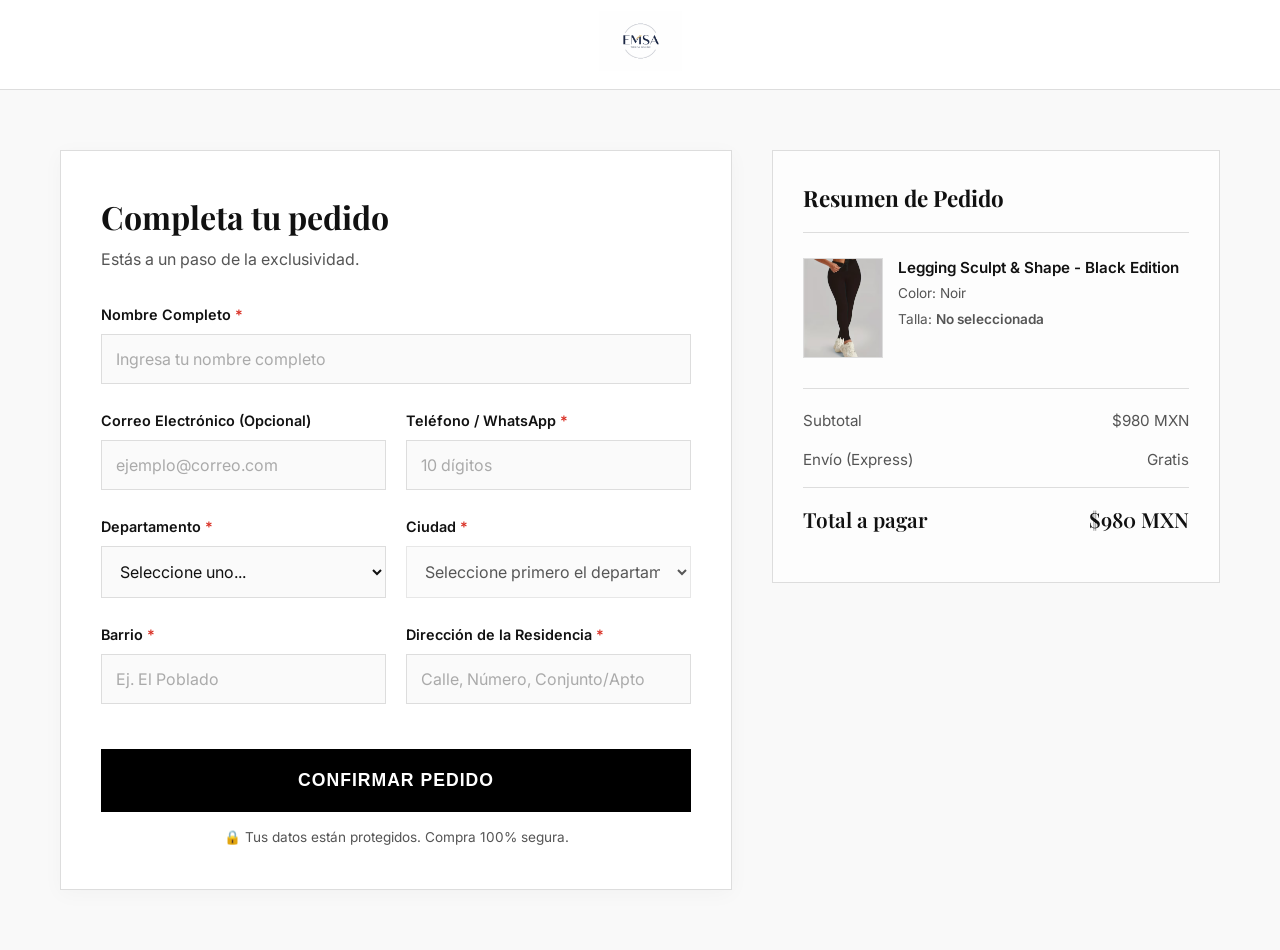
==== checkout.html @ 79b85049 "Carga inicial tienda EMSA" ====
<!DOCTYPE html>
<html lang="es">

<head>
    <meta charset="UTF-8">
    <meta name="viewport" content="width=device-width, initial-scale=1.0">
    <title>Checkout | EMSA Exclusividad en Negro</title>
    <link rel="stylesheet" href="style.css">
    <link rel="stylesheet" href="checkout.css">
    <link rel="preconnect" href="https://fonts.googleapis.com">
    <link rel="preconnect" href="https://fonts.gstatic.com" crossorigin>
    <link
        href="https://fonts.googleapis.com/css2?family=Inter:wght@300;400;600&family=Playfair+Display:ital,wght@0,400;0,600;1,400&display=swap"
        rel="stylesheet">
</head>

<body class="checkout-body">

    <!-- Navbar -->
    <nav class="navbar navbar-dark">
        <a href="index.html">
            <img src="multimedia/emsa/emsa.png" alt="EMSA Logo" class="logo checkout-logo">
        </a>
    </nav>

    <!-- Checkout Container -->
    <main class="checkout-container container">
        <div class="checkout-form-section">
            <div class="form-header">
                <h2>Completa tu pedido</h2>
                <p>Estás a un paso de la exclusividad.</p>
            </div>

            <form action="#" method="POST" id="checkout-form">

                <div class="form-group">
                    <label for="fullName">Nombre Completo <span class="required">*</span></label>
                    <input type="text" id="fullName" name="fullName" required placeholder="Ingresa tu nombre completo">
                </div>

                <div class="form-row">
                    <div class="form-group half-width">
                        <label for="email">Correo Electrónico <span>(Opcional)</span></label>
                        <input type="email" id="email" name="email" placeholder="ejemplo@correo.com">
                    </div>
                    <div class="form-group half-width">
                        <label for="phone">Teléfono / WhatsApp <span class="required">*</span></label>
                        <input type="tel" id="phone" name="phone" required placeholder="10 dígitos">
                    </div>
                </div>

                <div class="form-row">
                    <div class="form-group half-width">
                        <label for="department">Departamento <span class="required">*</span></label>
                        <select id="department" name="department" required onchange="updateCities()">
                            <option value="">Seleccione uno...</option>
                            <option value="Antioquia">Antioquia</option>
                            <option value="Valle del Cauca">Valle del Cauca</option>
                            <option value="Cundinamarca">Cundinamarca</option>
                            <option value="Atlántico">Atlántico</option>
                            <option value="Bolívar">Bolívar</option>
                            <option value="Santander">Santander</option>
                        </select>
                    </div>
                    <div class="form-group half-width">
                        <label for="city">Ciudad <span class="required">*</span></label>
                        <select id="city" name="city" required disabled>
                            <option value="">Seleccione primero el departamento</option>
                        </select>
                    </div>
                </div>

                <div class="form-row">
                    <div class="form-group half-width">
                        <label for="neighborhood">Barrio <span class="required">*</span></label>
                        <input type="text" id="neighborhood" name="neighborhood" required placeholder="Ej. El Poblado">
                    </div>
                    <div class="form-group half-width">
                        <label for="address">Dirección de la Residencia <span class="required">*</span></label>
                        <input type="text" id="address" name="address" required placeholder="Calle, Número, Conjunto/Apto">
                    </div>
                </div>

                <button type="submit" class="btn-primary buy-btn submit-btn">Confirmar Pedido</button>
                <p class="secure-text">🔒 Tus datos están protegidos. Compra 100% segura.</p>
            </form>
        </div>

        <div class="order-summary">
            <h3>Resumen de Pedido</h3>
            <div class="summary-item">
                <img src="multimedia/imagen/leggin1.png" alt="Legging" class="summary-img">
                <div class="summary-details">
                    <h4>Legging Sculpt & Shape - Black Edition</h4>
                    <p class="summary-color">Color: Noir</p>
                    <p class="summary-size">Talla: <span id="display-size" style="font-weight: 600;">Cargando...</span>
                    </p>
                </div>
            </div>

            <div class="summary-totals">
                <div class="total-row">
                    <span>Subtotal</span>
                    <span>$980 MXN</span>
                </div>
                <div class="total-row">
                    <span>Envío (Express)</span>
                    <span>Gratis</span>
                </div>
                <hr>
                <div class="total-row grand-total">
                    <span>Total a pagar</span>
                    <span>$980 MXN</span>
                </div>
            </div>
        </div>
    </main>

    <script>
        const citiesByDepartment = {
            "Antioquia": ["Medellín", "Bello", "Itagüí", "Envigado", "Apartadó", "Rionegro", "Turbo", "Caucasia"],
            "Valle del Cauca": ["Cali", "Buenaventura", "Palmira", "Tuluá", "Yumbo", "Cartago", "Jamundí", "Buga"],
            "Cundinamarca": ["Bogotá", "Soacha", "Fusagasugá", "Facatativá", "Chía", "Zipaquirá", "Girardot", "Mosquera"],
            "Atlántico": ["Barranquilla", "Soledad", "Malambo", "Sabanalarga", "Baranoa"],
            "Bolívar": ["Cartagena", "Magangué", "Turbaco", "El Carmen de Bolívar", "Arjona"],
            "Santander": ["Bucaramanga", "Floridablanca", "Barrancabermeja", "Girón", "Piedecuesta", "San Gil"]
        };

        function updateCities() {
            const departmentSelect = document.getElementById("department");
            const citySelect = document.getElementById("city");
            const selectedDepartment = departmentSelect.value;
            
            // Clear current options
            citySelect.innerHTML = '<option value="">Selecciona tu ciudad</option>';
            
            if (selectedDepartment && citiesByDepartment[selectedDepartment]) {
                const cities = citiesByDepartment[selectedDepartment];
                cities.forEach(city => {
                    const option = document.createElement("option");
                    option.value = city;
                    option.textContent = city;
                    citySelect.appendChild(option);
                });
                citySelect.disabled = false;
            } else {
                citySelect.disabled = true;
            }
        }

        document.addEventListener('DOMContentLoaded', () => {
            // Get size from URL parameters
            const urlParams = new URLSearchParams(window.location.search);
            const size = urlParams.get('size');

            if (size) {
                document.getElementById('display-size').textContent = size;
            } else {
                document.getElementById('display-size').textContent = 'No seleccionada';
            }

            // Simple form handling simulation
            document.getElementById('checkout-form').addEventListener('submit', (e) => {
                e.preventDefault();
                alert('¡Gracias por tu pedido! Nos pondremos en contacto contigo pronto.');
                window.location.href = 'index.html';
            });
        });
    </script>
</body>

</html>
---- style.css ----
:root {
    --bg-color: #fcfcfc;
    --text-main: #111111;
    --text-secondary: #555555;
    --accent: #000000;
    --border-color: #dddddd;
    --error: #d93025;
}

* {
    margin: 0;
    padding: 0;
    box-sizing: border-box;
}

body {
    font-family: 'Inter', sans-serif;
    background-color: var(--bg-color);
    color: var(--text-main);
    line-height: 1.6;
    overflow-x: hidden;
}

h1,
h2,
h3,
.brand-tag,
.product-price {
    font-family: 'Playfair Display', serif;
}

.container {
    max-width: 1200px;
    margin: 0 auto;
    padding: 0 20px;
}

/* Navbar */
.navbar {
    position: relative;
    width: 100%;
    padding: 20px 40px;
    display: flex;
    justify-content: center;
    align-items: center;
    height: 90px; /* Controlled thickness */
    z-index: 100;
    background-color: #ffffff;
    border-bottom: 1px solid var(--border-color);
}

.logo {
    height: 65px;
    transform: scale(1.5); /* Looks large but doesn't push the bar height */
    transition: transform 0.3s ease;
}

.logo:hover {
    transform: scale(1.6);
}

/* Hero Section */
.hero {
    position: relative;
    height: calc(100vh - 89px);
    display: flex;
    align-items: center;
    justify-content: center;
    text-align: center;
    color: #ffffff;
    overflow: hidden;
}

.hero-video {
    position: absolute;
    top: 50%;
    left: 50%;
    transform: translate(-50%, -50%);
    min-width: 100%;
    min-height: 100%;
    object-fit: cover;
    z-index: -2;
}

.hero-overlay {
    position: absolute;
    top: 0;
    left: 0;
    width: 100%;
    height: 100%;
    background: rgba(0, 0, 0, 0.4);
    z-index: -1;
}

.hero-content {
    max-width: 800px;
    padding: 20px;
    z-index: 10;
    animation: fadeIn 2s ease-out;
}

@keyframes fadeIn {
    from {
        opacity: 0;
        transform: translateY(20px);
    }

    to {
        opacity: 1;
        transform: translateY(0);
    }
}

.hero-title {
    font-size: 4rem;
    font-weight: 600;
    letter-spacing: 2px;
    margin-bottom: 20px;
}

.hero-subtitle {
    font-size: 1.2rem;
    font-weight: 300;
    margin-bottom: 40px;
    letter-spacing: 1px;
}

/* Buttons */
.btn-primary {
    display: inline-block;
    background-color: #ffffff;
    color: #000000;
    padding: 16px 40px;
    text-decoration: none;
    font-size: 1rem;
    font-weight: 600;
    letter-spacing: 1px;
    text-transform: uppercase;
    transition: all 0.3s ease;
    border: 1px solid #ffffff;
    cursor: pointer;
}

.btn-primary:hover {
    background-color: transparent;
    color: #ffffff;
}

.buy-btn {
    width: 100%;
    background-color: var(--accent);
    color: #ffffff;
    border-color: var(--accent);
    padding: 20px;
    font-size: 1.1rem;
    margin-top: 20px;
}

.buy-btn:hover {
    background-color: #ffffff;
    color: var(--accent);
    border-color: var(--accent);
}

/* Product Section */
.product-section {
    padding: 100px 0;
}

.product-grid {
    display: grid;
    grid-template-columns: 1fr 1fr;
    gap: 60px;
    align-items: start;
}

/* Gallery */
.product-gallery {
    display: flex;
    flex-direction: column;
    gap: 20px;
}

.main-image-container {
    width: 100%;
    aspect-ratio: 4/5;
    overflow: hidden;
    background-color: #f5f5f5;
    position: relative;
}

.full-width-marquee {
    width: 100%;
    background-color: #000000;
    color: #ffffff;
    padding: 15px 0;
    overflow: hidden;
    white-space: nowrap;
    z-index: 10;
    font-size: 1.05rem;
    font-weight: 600;
    letter-spacing: 2px;
}

.marquee-text {
    display: inline-block;
    padding-left: 100%;
    animation: marquee 12s linear infinite;
}

@keyframes marquee {
    0% {
        transform: translate(0, 0);
    }

    100% {
        transform: translate(-100%, 0);
    }
}

.main-image {
    width: 100%;
    height: 100%;
    object-fit: cover;
    transition: opacity 0.3s ease;
}

.thumbnail-gallery {
    display: flex;
    gap: 15px;
}

.thumbnail {
    width: 80px;
    height: 100px;
    object-fit: cover;
    cursor: pointer;
    opacity: 0.6;
    transition: all 0.3s ease;
    border: 1px solid transparent;
}

.thumbnail:hover,
.thumbnail.active {
    opacity: 1;
    border-color: var(--accent);
}

/* Product Details */
.product-details {
    padding-top: 20px;
}

.brand-tag {
    font-size: 0.9rem;
    color: var(--text-secondary);
    letter-spacing: 2px;
    text-transform: uppercase;
    margin-bottom: 10px;
}

.product-title {
    font-size: 2.5rem;
    font-weight: 400;
    margin-bottom: 20px;
    line-height: 1.2;
}

.product-price {
    font-size: 1.5rem;
    font-weight: 600;
    margin-bottom: 30px;
}

.product-description {
    color: var(--text-secondary);
    margin-bottom: 30px;
    font-size: 1.05rem;
}

.product-specs {
    margin-bottom: 30px;
    padding: 15px 0;
    border-top: 1px solid var(--border-color);
    border-bottom: 1px solid var(--border-color);
}

/* Size Selector */
.size-selector {
    margin-bottom: 30px;
}

.size-selector h3 {
    font-family: 'Inter', sans-serif;
    font-size: 1rem;
    font-weight: 600;
    margin-bottom: 15px;
    text-transform: uppercase;
    letter-spacing: 1px;
}

.required {
    color: var(--error);
}

.sizes {
    display: flex;
    gap: 15px;
    flex-wrap: wrap;
}

.sizes input[type="radio"] {
    display: none;
}

.size-btn {
    display: flex;
    align-items: center;
    justify-content: center;
    width: 50px;
    height: 50px;
    border: 1px solid var(--border-color);
    cursor: pointer;
    transition: all 0.2s ease;
    font-weight: 400;
    background: #fff;
}

.sizes input[type="radio"]:checked+.size-btn {
    border-color: var(--accent);
    background-color: var(--accent);
    color: #ffffff;
}

.sizes input[type="radio"]:hover+.size-btn {
    border-color: var(--accent);
}

.error-message {
    color: var(--error);
    font-size: 0.85rem;
    margin-top: 10px;
    display: none;
}

.benefits {
    margin-top: 30px;
    font-size: 0.9rem;
    color: var(--text-secondary);
    line-height: 2;
}

/* Video Showcase Section */
.video-showcase {
    background-color: var(--accent);
    color: #ffffff;
    padding: 100px 0;
}

.showcase-content {
    display: grid;
    grid-template-columns: 1fr 1fr;
    gap: 50px;
    align-items: center;
}

.showcase-text h2 {
    font-size: 3rem;
    margin-bottom: 30px;
    line-height: 1.1;
}

.showcase-text p {
    font-size: 1.1rem;
    color: #cccccc;
}

.showcase-video-container {
    width: 100%;
    aspect-ratio: 9/16;
    max-width: 450px;
    margin: 0 auto;
    overflow: hidden;
}

.showcase-video {
    width: 100%;
    height: 100%;
    object-fit: cover;
}

/* Footer */
.footer {
    padding: 60px 0 40px;
    text-align: center;
    background-color: #ffffff;
    border-top: 1px solid var(--border-color);
}

.footer-logo {
    height: 90px;
    margin-bottom: 30px;
    /* Resetting inversion since background is light */
    filter: none;
}

.footer p {
    font-size: 0.9rem;
    color: var(--text-secondary);
}

/* Responsive constraints */
@media (max-width: 900px) {
    .product-grid {
        grid-template-columns: 1fr;
    }

    .hero-title {
        font-size: 2.8rem;
    }

    .showcase-content {
        grid-template-columns: 1fr;
        text-align: center;
    }

    .showcase-text {
        margin-bottom: 40px;
    }
}
---- checkout.css ----
/* Checkout Specific Styles */
.checkout-body {
    background-color: #f9f9f9;
}

.navbar-dark {
    position: relative;
    background-color: #ffffff;
    border-bottom: 1px solid var(--border-color);
    padding: 15px 40px;
}

.checkout-logo {
    height: 40px;
    filter: none; /* Dark logo for white bg */
}

.checkout-container {
    display: grid;
    grid-template-columns: 3fr 2fr;
    gap: 40px;
    padding: 60px 20px;
    align-items: start;
}

/* Form Section */
.checkout-form-section {
    background: #ffffff;
    padding: 40px;
    border: 1px solid var(--border-color);
    box-shadow: 0 4px 20px rgba(0,0,0,0.03);
}

.form-header h2 {
    font-size: 2rem;
    margin-bottom: 5px;
}

.form-header p {
    color: var(--text-secondary);
    margin-bottom: 30px;
}

.form-group {
    margin-bottom: 25px;
}

.form-row {
    display: flex;
    gap: 20px;
}

.half-width {
    flex: 1;
}

label {
    display: block;
    margin-bottom: 8px;
    font-size: 0.9rem;
    font-weight: 600;
    color: var(--text-main);
}

input, select {
    width: 100%;
    padding: 14px;
    border: 1px solid var(--border-color);
    font-family: inherit;
    font-size: 1rem;
    color: var(--text-main);
    transition: all 0.3s ease;
    background-color: #fafafa;
}

input:focus, select:focus {
    outline: none;
    border-color: var(--accent);
    background-color: #ffffff;
    box-shadow: 0 0 0 1px var(--accent);
}

input::placeholder {
    color: #aaaaaa;
}

.submit-btn {
    margin-top: 20px;
    margin-bottom: 15px;
}

.secure-text {
    text-align: center;
    font-size: 0.85rem;
    color: var(--text-secondary);
}

/* Order Summary */
.order-summary {
    background: #fdfdfd;
    padding: 30px;
    border: 1px solid var(--border-color);
    position: sticky;
    top: 20px;
}

.order-summary h3 {
    font-size: 1.4rem;
    margin-bottom: 25px;
    border-bottom: 1px solid var(--border-color);
    padding-bottom: 15px;
}

.summary-item {
    display: flex;
    gap: 15px;
    margin-bottom: 30px;
}

.summary-img {
    width: 80px;
    height: 100px;
    object-fit: cover;
    border: 1px solid var(--border-color);
}

.summary-details h4 {
    font-family: 'Inter', sans-serif;
    font-size: 0.95rem;
    font-weight: 600;
    margin-bottom: 5px;
    line-height: 1.3;
}

.summary-color, .summary-size {
    font-size: 0.85rem;
    color: var(--text-secondary);
    margin-bottom: 5px;
}

.summary-totals {
    border-top: 1px solid var(--border-color);
    padding-top: 20px;
}

.total-row {
    display: flex;
    justify-content: space-between;
    margin-bottom: 15px;
    font-size: 0.95rem;
    color: var(--text-secondary);
}

.grand-total {
    font-size: 1.3rem;
    font-weight: 600;
    color: var(--text-main);
    margin-top: 15px;
    font-family: 'Playfair Display', serif;
}

hr {
    border: none;
    border-top: 1px solid var(--border-color);
    margin: 15px 0;
}

@media (max-width: 900px) {
    .checkout-container {
        grid-template-columns: 1fr;
        padding: 30px 20px;
    }
    
    .form-row {
        flex-direction: column;
        gap: 0;
    }
    
    .half-width {
        width: 100%;
    }
    
    .order-summary {
        order: -1; /* Show summary on top for mobile */
    }
}
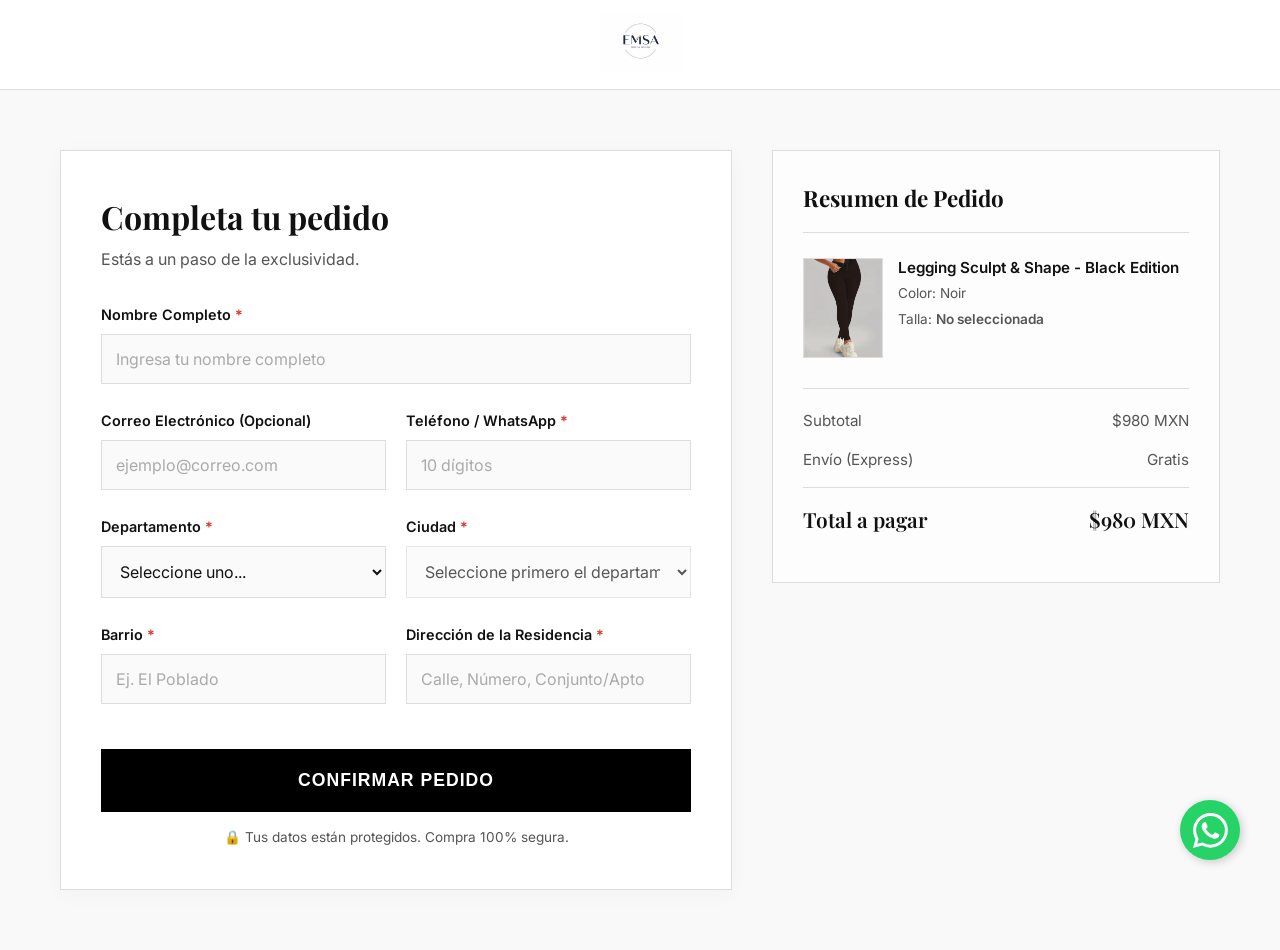
==== commit 7f98e042: "Carga inicial tienda EMSA 2" ====
--- a/checkout.html
+++ b/checkout.html
@@ -167,6 +167,11 @@
             });
         });
     </script>
+    <a href="https://wa.me/573059246318?text=Hola%20EMSA,%20tengo%20una%20duda%20con%20mi%20pedido%20de%20los%20leggings!" class="whatsapp-float" target="_blank">
+        <svg xmlns="http://www.w3.org/2000/svg" width="35" height="35" fill="white" class="bi bi-whatsapp" viewBox="0 0 16 16">
+            <path d="M13.601 2.326A7.854 7.854 0 0 0 7.994 0C3.627 0 .068 3.558.064 7.926c0 1.399.366 2.76 1.057 3.965L0 16l4.204-1.102a7.933 7.933 0 0 0 3.79.965h.004c4.368 0 7.926-3.558 7.93-7.93A7.898 7.898 0 0 0 13.6 2.326zM7.994 14.521a6.573 6.573 0 0 1-3.356-.92l-.24-.144-2.494.654.666-2.433-.156-.251a6.56 6.56 0 0 1-1.007-3.505c0-3.626 2.957-6.584 6.591-6.584a6.56 6.56 0 0 1 4.66 1.931 6.557 6.557 0 0 1 1.928 4.66c-.004 3.639-2.961 6.592-6.592 6.592zm3.615-4.934c-.197-.099-1.17-.578-1.353-.646-.182-.065-.315-.099-.445.099-.133.197-.513.646-.627.775-.114.133-.232.148-.43.05-.197-.1-.836-.308-1.592-.985-.59-.525-.985-1.175-1.103-1.372-.114-.198-.011-.304.088-.403.087-.088.197-.232.296-.346.1-.114.133-.198.198-.33.065-.134.034-.248-.015-.347-.05-.099-.445-1.076-.612-1.47-.16-.389-.323-.335-.445-.34-.114-.007-.247-.007-.38-.007a.729.729 0 0 0-.529.247c-.182.198-.691.677-.691 1.654 0 .977.71 1.916.81 2.049.098.133 1.394 2.132 3.383 2.992.47.205.84.326 1.129.418.475.152.904.129 1.246.08.38-.058 1.171-.48 1.338-.943.164-.464.164-.86.114-.943-.049-.084-.182-.133-.38-.232z"/>
+        </svg>
+    </a>
 </body>
 
 </html>
--- a/style.css
+++ b/style.css
@@ -409,6 +409,51 @@
     color: var(--text-secondary);
 }
 
+/* Product Reviews */
+.product-reviews {
+    display: flex;
+    align-items: center;
+    gap: 8px;
+    margin-bottom: 25px;
+    font-size: 0.95rem;
+}
+
+.stars {
+    color: #FFD700;
+    font-size: 1.1rem;
+}
+
+.review-score {
+    font-weight: 600;
+}
+
+.review-count {
+    color: var(--text-secondary);
+    font-size: 0.85rem;
+}
+
+/* WhatsApp Floating Button */
+.whatsapp-float {
+    position: fixed;
+    width: 60px;
+    height: 60px;
+    bottom: 40px;
+    right: 40px;
+    background-color: #25d366;
+    color: #FFF;
+    border-radius: 50px;
+    box-shadow: 2px 2px 10px rgba(0,0,0,0.2);
+    z-index: 1000;
+    display: flex;
+    align-items: center;
+    justify-content: center;
+    transition: transform 0.3s ease;
+}
+
+.whatsapp-float:hover {
+    transform: scale(1.1);
+}
+
 /* Responsive constraints */
 @media (max-width: 900px) {
     .product-grid {
@@ -427,4 +472,15 @@
     .showcase-text {
         margin-bottom: 40px;
     }
+    
+    .whatsapp-float {
+        width: 50px;
+        height: 50px;
+        bottom: 20px;
+        right: 20px;
+    }
+    .whatsapp-float svg {
+        width: 25px;
+        height: 25px;
+    }
 }
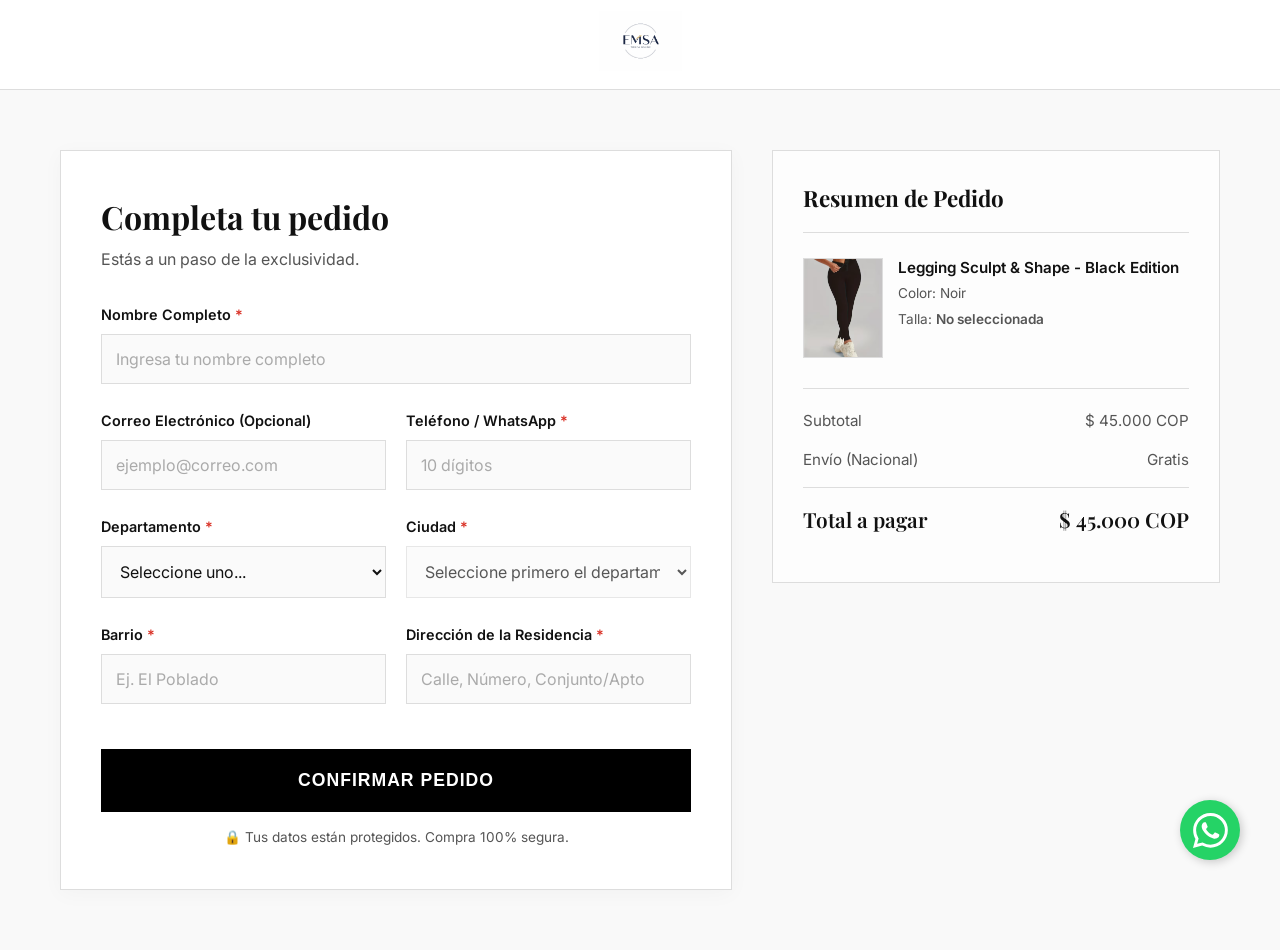
==== commit 4a124ed8: "Carga inicial tienda EMSA 3" ====
--- a/checkout.html
+++ b/checkout.html
@@ -101,16 +101,16 @@
             <div class="summary-totals">
                 <div class="total-row">
                     <span>Subtotal</span>
-                    <span>$980 MXN</span>
+                    <span>$ 45.000 COP</span>
                 </div>
                 <div class="total-row">
-                    <span>Envío (Express)</span>
+                    <span>Envío (Nacional)</span>
                     <span>Gratis</span>
                 </div>
                 <hr>
                 <div class="total-row grand-total">
                     <span>Total a pagar</span>
-                    <span>$980 MXN</span>
+                    <span>$ 45.000 COP</span>
                 </div>
             </div>
         </div>
--- a/style.css
+++ b/style.css
@@ -266,10 +266,35 @@
     line-height: 1.2;
 }
 
+.price-container {
+    display: flex;
+    align-items: center;
+    gap: 15px;
+    margin-bottom: 30px;
+    flex-wrap: wrap;
+}
+
 .product-price {
-    font-size: 1.5rem;
-    font-weight: 600;
-    margin-bottom: 30px;
+    font-size: 1.6rem;
+    font-weight: 600;
+    color: var(--text-main);
+}
+
+.old-price {
+    text-decoration: line-through;
+    color: var(--text-secondary);
+    font-size: 1.15rem;
+}
+
+.discount-tag {
+    background-color: var(--error);
+    color: #ffffff;
+    padding: 5px 10px;
+    border-radius: 4px;
+    font-size: 0.85rem;
+    font-weight: 600;
+    text-transform: uppercase;
+    letter-spacing: 0.5px;
 }
 
 .product-description {
--- a/checkout.css
+++ b/checkout.css
@@ -179,8 +179,4 @@
     .half-width {
         width: 100%;
     }
-    
-    .order-summary {
-        order: -1; /* Show summary on top for mobile */
-    }
 }
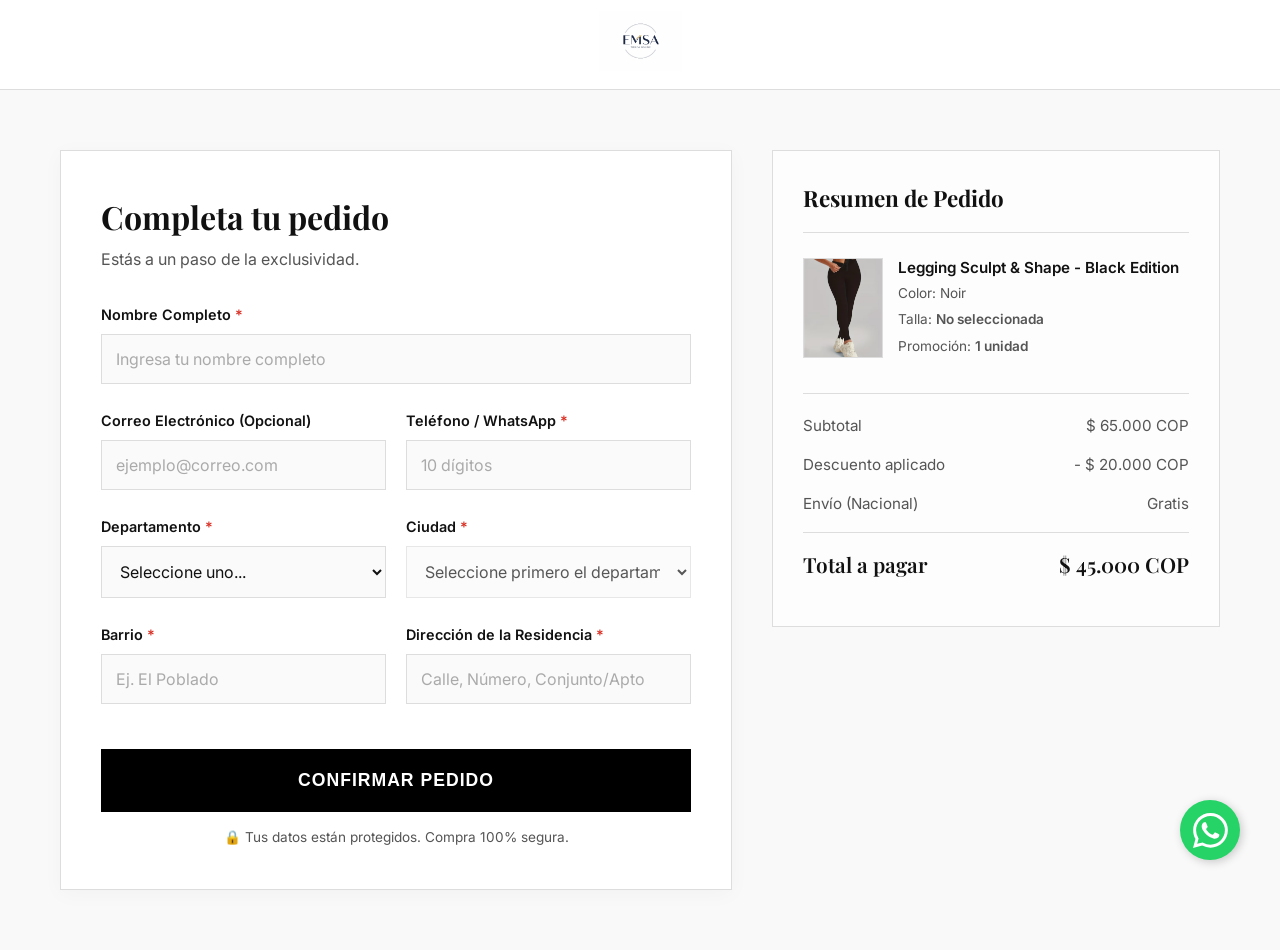
==== commit cf6fc670: "Agregar promociones por cantidad en la landing y checkout" ====
--- a/checkout.html
+++ b/checkout.html
@@ -95,13 +95,18 @@
                     <p class="summary-color">Color: Noir</p>
                     <p class="summary-size">Talla: <span id="display-size" style="font-weight: 600;">Cargando...</span>
                     </p>
+                    <p class="summary-size">Promoción: <span id="display-bundle" style="font-weight: 600;">1 unidad</span></p>
                 </div>
             </div>
 
             <div class="summary-totals">
                 <div class="total-row">
                     <span>Subtotal</span>
-                    <span>$ 45.000 COP</span>
+                    <span id="subtotal-price">$ 45.000 COP</span>
+                </div>
+                <div class="total-row">
+                    <span>Descuento aplicado</span>
+                    <span id="discount-amount">- $ 20.000 COP</span>
                 </div>
                 <div class="total-row">
                     <span>Envío (Nacional)</span>
@@ -110,7 +115,7 @@
                 <hr>
                 <div class="total-row grand-total">
                     <span>Total a pagar</span>
-                    <span>$ 45.000 COP</span>
+                    <span id="grand-total-price">$ 45.000 COP</span>
                 </div>
             </div>
         </div>
@@ -152,12 +157,27 @@
             // Get size from URL parameters
             const urlParams = new URLSearchParams(window.location.search);
             const size = urlParams.get('size');
+            const bundle = Number(urlParams.get('bundle') || '1');
+
+            const pricingByBundle = {
+                1: { units: 1, price: 45000, oldPrice: 65000, savings: 20000 },
+                2: { units: 2, price: 80000, oldPrice: 130000, savings: 50000 },
+                3: { units: 3, price: 105000, oldPrice: 195000, savings: 90000 }
+            };
+
+            const selectedBundle = pricingByBundle[bundle] || pricingByBundle[1];
+            const formatCOP = (value) => `$ ${value.toLocaleString('es-CO')} COP`;
 
             if (size) {
                 document.getElementById('display-size').textContent = size;
             } else {
                 document.getElementById('display-size').textContent = 'No seleccionada';
             }
+
+            document.getElementById('display-bundle').textContent = `${selectedBundle.units} ${selectedBundle.units > 1 ? 'unidades' : 'unidad'}`;
+            document.getElementById('subtotal-price').textContent = formatCOP(selectedBundle.oldPrice);
+            document.getElementById('discount-amount').textContent = `- $ ${selectedBundle.savings.toLocaleString('es-CO')} COP`;
+            document.getElementById('grand-total-price').textContent = formatCOP(selectedBundle.price);
 
             // Simple form handling simulation
             document.getElementById('checkout-form').addEventListener('submit', (e) => {
@@ -174,4 +194,4 @@
     </a>
 </body>
 
-</html>+</html>
--- a/style.css
+++ b/style.css
@@ -308,6 +308,82 @@
     padding: 15px 0;
     border-top: 1px solid var(--border-color);
     border-bottom: 1px solid var(--border-color);
+}
+
+.bundle-selector {
+    margin-bottom: 30px;
+}
+
+.bundle-selector h3 {
+    font-family: 'Inter', sans-serif;
+    font-size: 1rem;
+    font-weight: 600;
+    margin-bottom: 15px;
+    text-transform: uppercase;
+    letter-spacing: 1px;
+}
+
+.bundle-options {
+    display: grid;
+    grid-template-columns: 1fr;
+    gap: 12px;
+}
+
+.bundle-option {
+    border: 1px solid var(--border-color);
+    border-radius: 8px;
+    padding: 14px;
+    display: grid;
+    gap: 4px;
+    cursor: pointer;
+    position: relative;
+    transition: all 0.2s ease;
+    background-color: #fff;
+}
+
+.bundle-option input {
+    position: absolute;
+    opacity: 0;
+    pointer-events: none;
+}
+
+.bundle-option.active {
+    border-color: var(--accent);
+    box-shadow: 0 0 0 1px var(--accent);
+}
+
+.bundle-option.recommended {
+    border-color: #008a44;
+    background: #f4fbf7;
+}
+
+.recommended-badge {
+    position: absolute;
+    top: -10px;
+    right: 10px;
+    background: #008a44;
+    color: #fff;
+    font-size: 0.7rem;
+    font-weight: 700;
+    letter-spacing: 0.5px;
+    padding: 4px 8px;
+    border-radius: 4px;
+}
+
+.bundle-header {
+    font-weight: 700;
+    font-size: 0.95rem;
+}
+
+.bundle-price {
+    font-size: 1.15rem;
+    font-weight: 700;
+    color: var(--text-main);
+}
+
+.bundle-meta {
+    color: var(--text-secondary);
+    font-size: 0.85rem;
 }
 
 /* Size Selector */
@@ -508,4 +584,4 @@
         width: 25px;
         height: 25px;
     }
-}+}
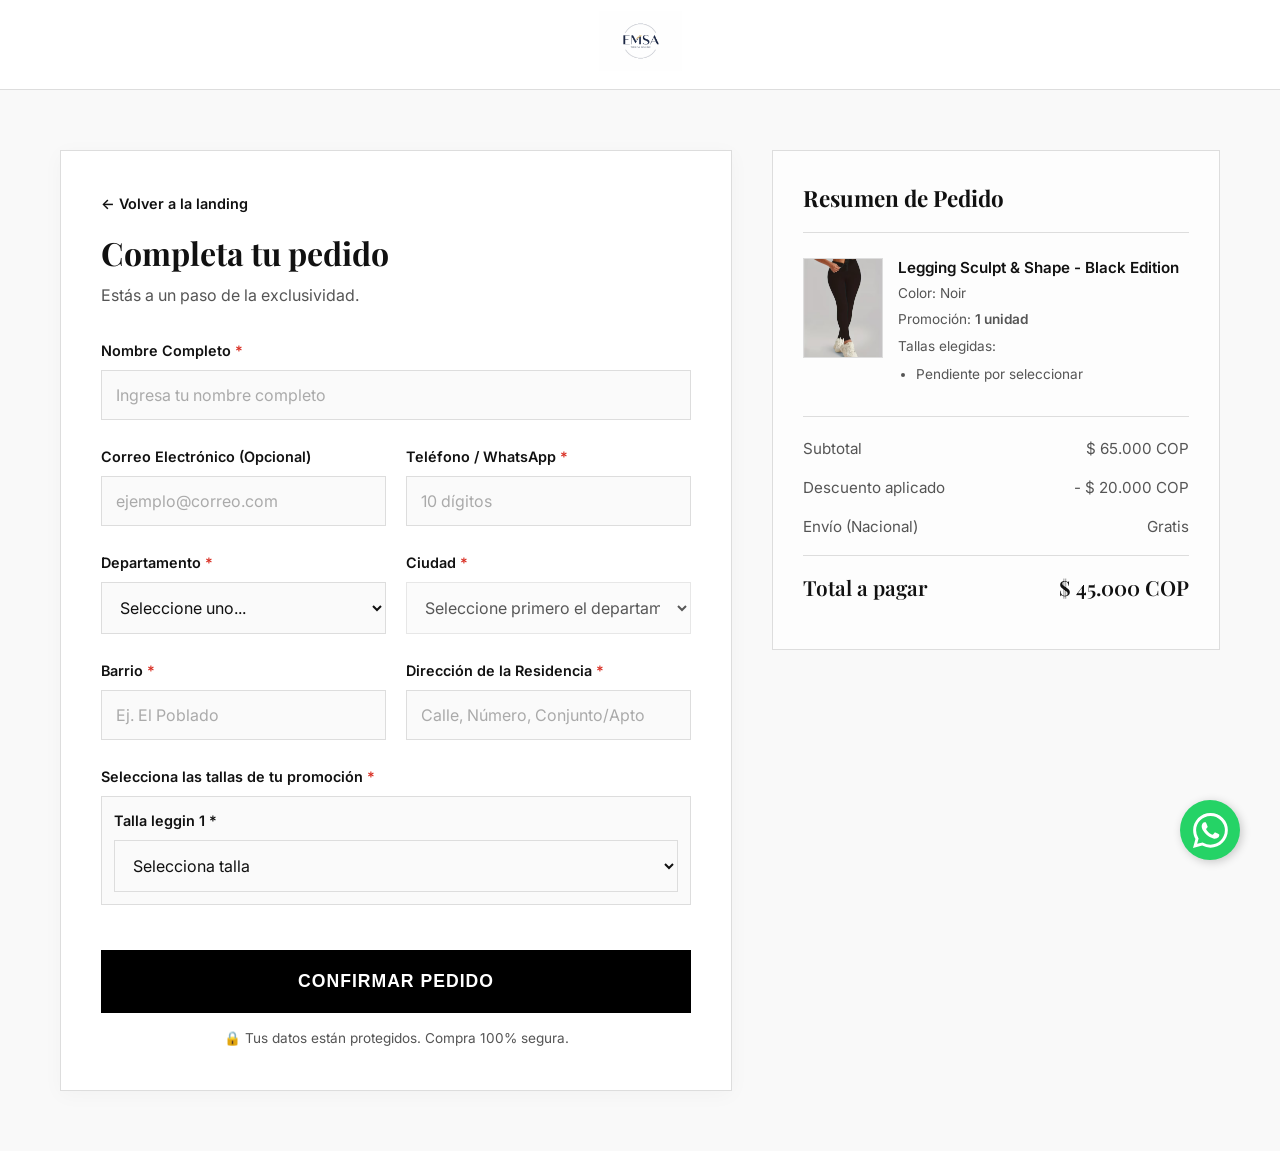
==== commit 82d22654: "Mover selección de tallas al checkout y agregar botón de regreso" ====
--- a/checkout.html
+++ b/checkout.html
@@ -27,6 +27,7 @@
     <main class="checkout-container container">
         <div class="checkout-form-section">
             <div class="form-header">
+                <a href="index.html" class="back-to-landing" aria-label="Volver a la landing principal">← Volver a la landing</a>
                 <h2>Completa tu pedido</h2>
                 <p>Estás a un paso de la exclusividad.</p>
             </div>
@@ -81,6 +82,11 @@
                     </div>
                 </div>
 
+                <div class="form-group" id="sizes-group">
+                    <label>Selecciona las tallas de tu promoción <span class="required">*</span></label>
+                    <div id="sizes-container"></div>
+                </div>
+
                 <button type="submit" class="btn-primary buy-btn submit-btn">Confirmar Pedido</button>
                 <p class="secure-text">🔒 Tus datos están protegidos. Compra 100% segura.</p>
             </form>
@@ -93,9 +99,11 @@
                 <div class="summary-details">
                     <h4>Legging Sculpt & Shape - Black Edition</h4>
                     <p class="summary-color">Color: Noir</p>
-                    <p class="summary-size">Talla: <span id="display-size" style="font-weight: 600;">Cargando...</span>
-                    </p>
                     <p class="summary-size">Promoción: <span id="display-bundle" style="font-weight: 600;">1 unidad</span></p>
+                    <p class="summary-size">Tallas elegidas:</p>
+                    <ul class="summary-sizes" id="display-sizes-list">
+                        <li>Pendiente por seleccionar</li>
+                    </ul>
                 </div>
             </div>
 
@@ -154,9 +162,7 @@
         }
 
         document.addEventListener('DOMContentLoaded', () => {
-            // Get size from URL parameters
             const urlParams = new URLSearchParams(window.location.search);
-            const size = urlParams.get('size');
             const bundle = Number(urlParams.get('bundle') || '1');
 
             const pricingByBundle = {
@@ -168,16 +174,63 @@
             const selectedBundle = pricingByBundle[bundle] || pricingByBundle[1];
             const formatCOP = (value) => `$ ${value.toLocaleString('es-CO')} COP`;
 
-            if (size) {
-                document.getElementById('display-size').textContent = size;
-            } else {
-                document.getElementById('display-size').textContent = 'No seleccionada';
+            const sizesContainer = document.getElementById('sizes-container');
+            const sizesList = document.getElementById('display-sizes-list');
+            const availableSizes = ['S', 'M', 'L', 'XL'];
+
+            const renderSizesSummary = () => {
+                const selectedSizes = Array.from(document.querySelectorAll('.legging-size-select'))
+                    .map((select, index) => ({ index: index + 1, value: select.value }))
+                    .filter((item) => item.value);
+
+                if (!selectedSizes.length) {
+                    sizesList.innerHTML = '<li>Pendiente por seleccionar</li>';
+                    return;
+                }
+
+                sizesList.innerHTML = selectedSizes
+                    .map((item) => `<li>Leggin ${item.index}: ${item.value}</li>`)
+                    .join('');
+            };
+
+            for (let i = 1; i <= selectedBundle.units; i += 1) {
+                const wrapper = document.createElement('div');
+                wrapper.className = 'size-line-item';
+
+                const fieldLabel = document.createElement('label');
+                fieldLabel.setAttribute('for', `legging-size-${i}`);
+                fieldLabel.textContent = `Talla leggin ${i} *`;
+
+                const select = document.createElement('select');
+                select.id = `legging-size-${i}`;
+                select.name = `leggingSize${i}`;
+                select.required = true;
+                select.className = 'legging-size-select';
+
+                const defaultOption = document.createElement('option');
+                defaultOption.value = '';
+                defaultOption.textContent = 'Selecciona talla';
+                select.appendChild(defaultOption);
+
+                availableSizes.forEach((size) => {
+                    const option = document.createElement('option');
+                    option.value = size;
+                    option.textContent = size;
+                    select.appendChild(option);
+                });
+
+                select.addEventListener('change', renderSizesSummary);
+
+                wrapper.appendChild(fieldLabel);
+                wrapper.appendChild(select);
+                sizesContainer.appendChild(wrapper);
             }
 
             document.getElementById('display-bundle').textContent = `${selectedBundle.units} ${selectedBundle.units > 1 ? 'unidades' : 'unidad'}`;
             document.getElementById('subtotal-price').textContent = formatCOP(selectedBundle.oldPrice);
             document.getElementById('discount-amount').textContent = `- $ ${selectedBundle.savings.toLocaleString('es-CO')} COP`;
             document.getElementById('grand-total-price').textContent = formatCOP(selectedBundle.price);
+            renderSizesSummary();
 
             // Simple form handling simulation
             document.getElementById('checkout-form').addEventListener('submit', (e) => {
--- a/checkout.css
+++ b/checkout.css
@@ -36,6 +36,21 @@
     margin-bottom: 5px;
 }
 
+.back-to-landing {
+    display: inline-flex;
+    align-items: center;
+    gap: 6px;
+    text-decoration: none;
+    color: var(--text-main);
+    font-weight: 600;
+    font-size: 0.9rem;
+    margin-bottom: 12px;
+}
+
+.back-to-landing:hover {
+    text-decoration: underline;
+}
+
 .form-header p {
     color: var(--text-secondary);
     margin-bottom: 30px;
@@ -95,6 +110,21 @@
     color: var(--text-secondary);
 }
 
+#sizes-container {
+    display: grid;
+    gap: 12px;
+}
+
+.size-line-item {
+    border: 1px solid var(--border-color);
+    padding: 12px;
+    background-color: #fafafa;
+}
+
+.size-line-item label {
+    margin-bottom: 8px;
+}
+
 /* Order Summary */
 .order-summary {
     background: #fdfdfd;
@@ -136,6 +166,12 @@
     font-size: 0.85rem;
     color: var(--text-secondary);
     margin-bottom: 5px;
+}
+
+.summary-sizes {
+    margin: 6px 0 0 18px;
+    color: var(--text-secondary);
+    font-size: 0.85rem;
 }
 
 .summary-totals {
